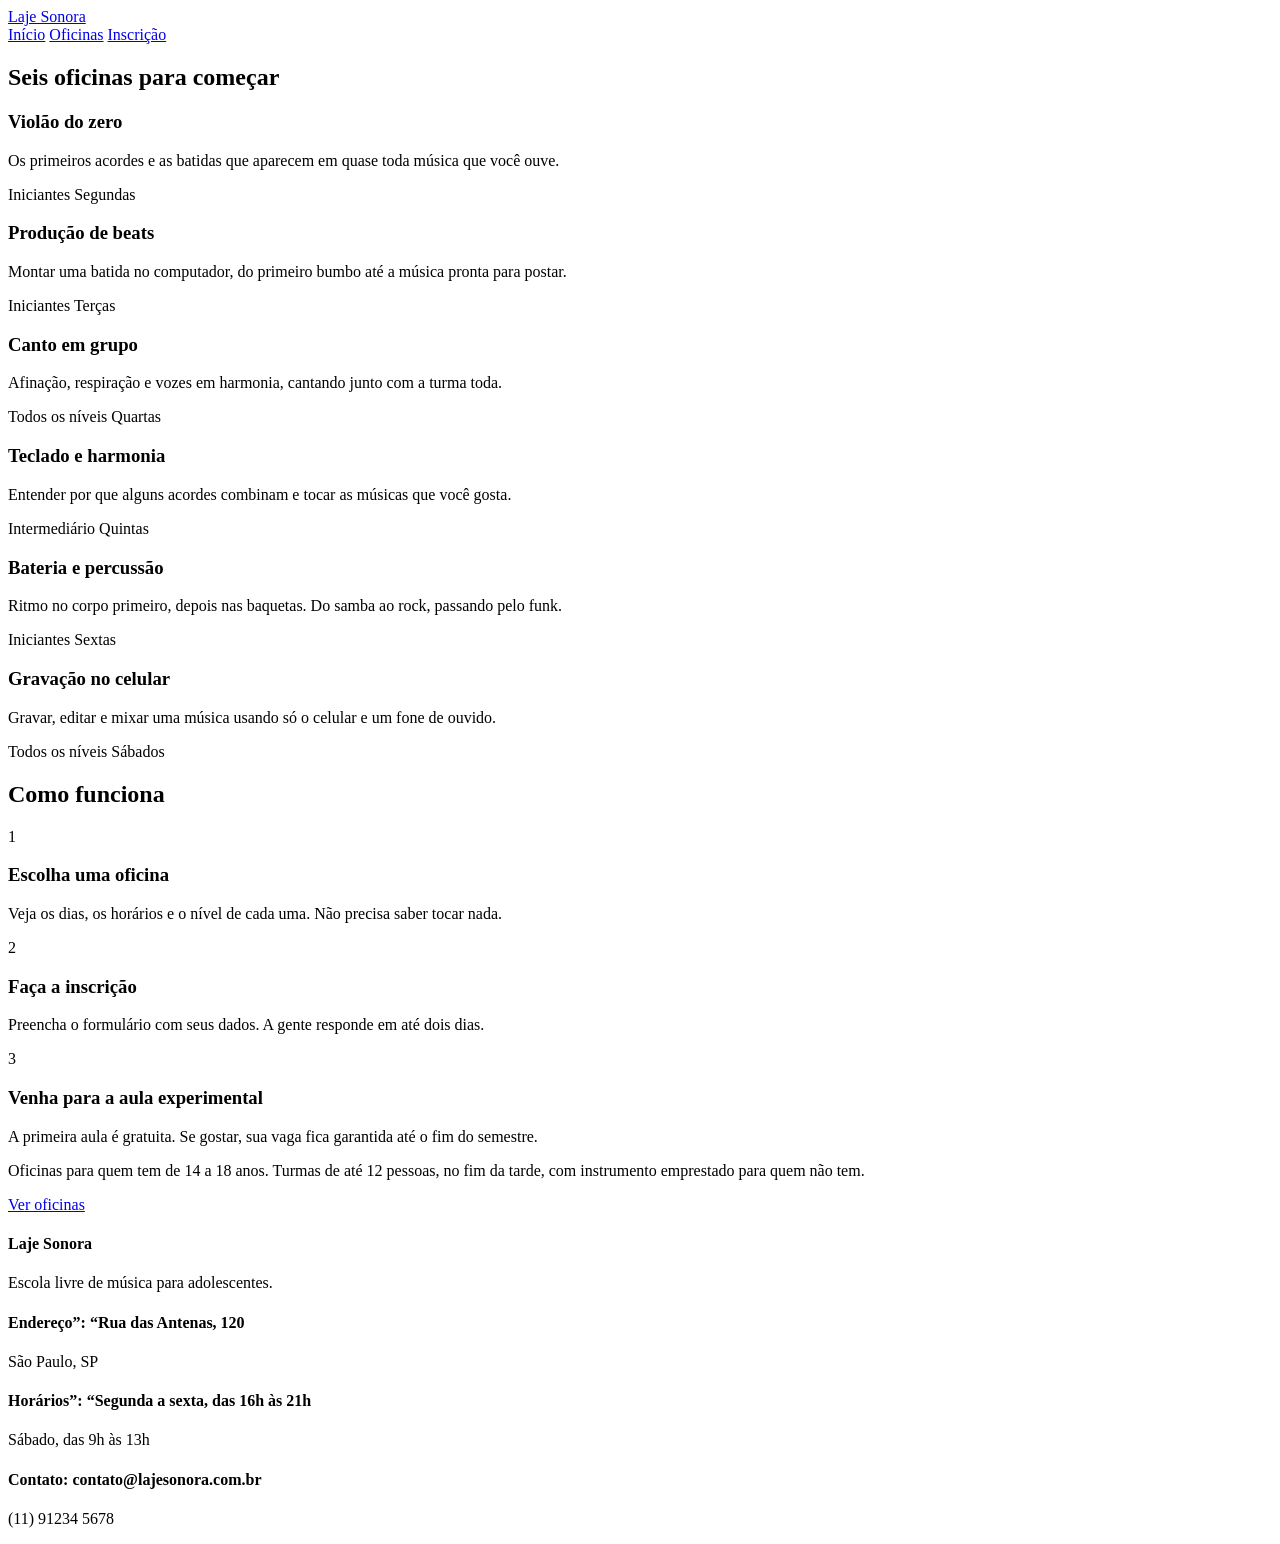
==== index.html @ 17b5aae2 "Initial commit" ====
<!DOCTYPE html>
<html lang="pt-br">
<head>
    <meta charset="UTF-8">
    <meta name="viewport" content="width=device-width, initial-scale=1.0">
    <link rel="stylesheet" href="index.css">
    <link rel="preconnect" href="https://fonts.googleapis.com">
    <link rel="preconnect" href="https://fonts.gstatic.com" crossorigin>
    <link href="https://fonts.googleapis.com/css2?family=Archivo:ital,wght@0,100..900;1,100..900&family=Big+Shoulders:opsz,wght@10..72,100..900&display=swap" rel="stylesheet">
    <title>Laje Sonora | Início</title>
</head>
<body>
    <header>
        <a href="./index.html" class="logo">Laje Sonora</a>

        <nav class="menu">
            <a href="./index.html" class="atual">Início</a>
            <a href="./oficinas.html">Oficinas</a>
            <a href="./inscricao.html">Inscrição</a>
        </nav>
    </header>

    <main>
        <section class="conteudo cartazes"></section>

        <section class="conteudo secao">
            <h2 class="titulo-secao">Seis oficinas para começar</h2>

            <div class="cards">
                <article class="card">
                    <div class="foto foto-azul"></div>
                    <div class="card-texto">
                        <h3>Violão do zero</h3>

                        <p>Os primeiros acordes e as batidas que aparecem em quase toda música que você ouve.</p>

                        <div class="card-info">
                            <span>Iniciantes</span>
                            <span>Segundas</span>
                        </div>
                    </div>
                </article>

                <article class="card">
                    <div class="foto foto-amarela"></div>
                    <div class="card-texto">
                        <h3>Produção de beats</h3>

                        <p>Montar uma batida no computador, do primeiro bumbo até a música pronta para postar.</p>

                        <div class="card-info">
                            <span>Iniciantes</span>
                            <span>Terças</span>
                        </div>
                    </div>
                </article>

                <article class="card">
                    <div class="foto foto-tinta"></div>
                    <div class="card-texto">
                        <h3>Canto em grupo</h3>

                        <p>Afinação, respiração e vozes em harmonia, cantando junto com a turma toda.</p>

                        <div class="card-info">
                            <span>Todos os níveis</span>
                            <span>Quartas</span>
                        </div>
                    </div>
                </article>

                <article class="card">
                    <div class="foto"></div>
                    <div class="card-texto">
                        <h3>Teclado e harmonia</h3>

                        <p>Entender por que alguns acordes combinam e tocar as músicas que você gosta.</p>

                        <div class="card-info">
                            <span>Intermediário</span>
                            <span>Quintas</span>
                        </div>
                    </div>
                </article>

                <article class="card">
                    <div class="foto foto-azul"></div>
                    <div class="card-texto">
                        <h3>Bateria e percussão</h3>

                        <p>Ritmo no corpo primeiro, depois nas baquetas. Do samba ao rock, passando pelo funk.</p>

                        <div class="card-info">
                            <span>Iniciantes</span>
                            <span>Sextas</span>
                        </div>
                    </div>
                </article>

                <article class="card">
                    <div class="foto foto-amarela"></div>
                    <div class="card-texto">
                        <h3>Gravação no celular</h3>

                        <p>Gravar, editar e mixar uma música usando só o celular e um fone de ouvido.</p>

                        <div class="card-info">
                            <span>Todos os níveis</span>
                            <span>Sábados</span>
                        </div>
                    </div>
                </article>
                

            </div>
        </section>

        <section class="conteudo secao">
            <h2 class="titulo-secao">
                Como funciona
            </h2>

            <div class="passos">
                <p class="passo-numero">1</p>
                <h3>Escolha uma oficina</h3>
                <p>Veja os dias, os horários e o nível de cada uma. Não precisa saber tocar nada.</p>

                <p class="passo-numero">2</p>
                <h3>Faça a inscrição</h3>
                <p>Preencha o formulário com seus dados. A gente responde em até dois dias.</p>

                <p class="passo-numero">3</p>
                <h3>Venha para a aula experimental</h3>
                <p>A primeira aula é gratuita. Se gostar, sua vaga fica garantida até o fim do semestre.</p>
            </div>
        </section>

        <div class="cartaz cartaz-principal">
        </div>

        <div class="cartaz cartaz-lateral">
            <p>Oficinas para quem tem de 14 a 18 anos. Turmas de até 12 pessoas, no fim da tarde, com instrumento emprestado para quem não tem.</p>

            <a href="./oficinas.html" class="botao">Ver oficinas</a>
        </div>
    </main>

    <footer class="rodape">
        <div class="conteudo rodape-colunas">
            <div class="rodape-coluna">
                <h4>Laje Sonora</h4>
                <p>Escola livre de música para adolescentes.<br></p>

                <h4>Endereço”: “Rua das Antenas, 120</h4>
                <p>São Paulo, SP<br></p>

                <h4>Horários”: “Segunda a sexta, das 16h às 21h</h4>
                <p>Sábado, das 9h às 13h<br></p>

                <h4>Contato: contato@lajesonora.com.br</h4>
                <p>(11) 91234 5678<br></p>
            </div>
        </div>
    </footer>
</body>
</html>
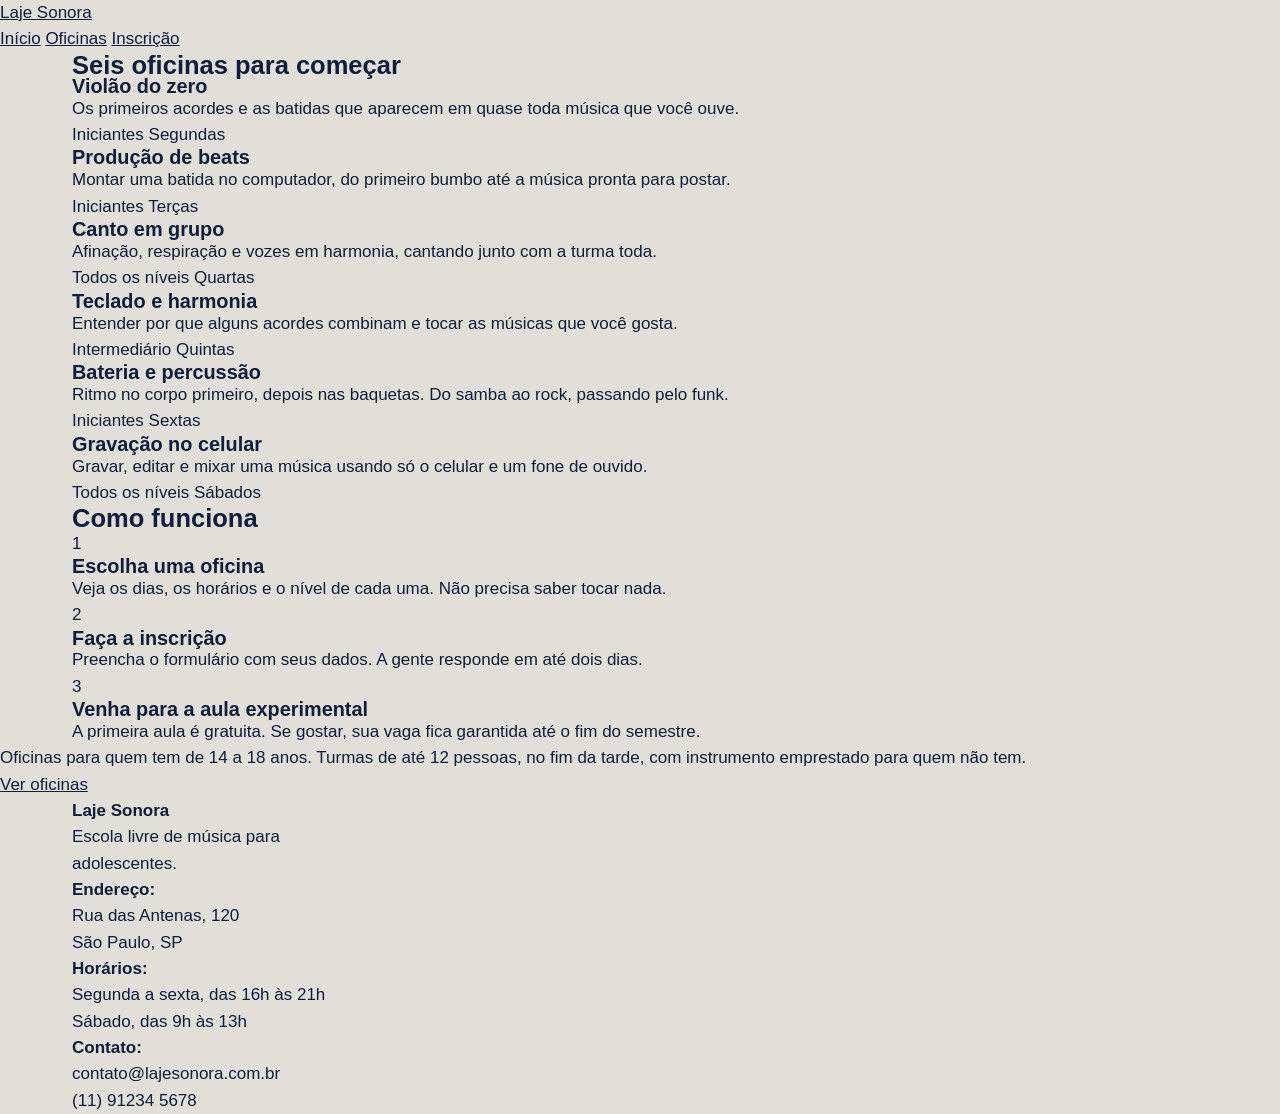
==== commit f4ee1276: "CSS geral: reset, variáveis e fontes" ====
--- a/index.html
+++ b/index.html
@@ -149,16 +149,16 @@
         <div class="conteudo rodape-colunas">
             <div class="rodape-coluna">
                 <h4>Laje Sonora</h4>
-                <p>Escola livre de música para adolescentes.<br></p>
+                <p>Escola livre de música para <br> adolescentes.<br></p>
 
-                <h4>Endereço”: “Rua das Antenas, 120</h4>
-                <p>São Paulo, SP<br></p>
+                <h4>Endereço:</h4>
+                <p>Rua das Antenas, 120 <br> São Paulo, SP</p>
 
-                <h4>Horários”: “Segunda a sexta, das 16h às 21h</h4>
-                <p>Sábado, das 9h às 13h<br></p>
+                <h4>Horários:</h4>
+                <p>Segunda a sexta, das 16h às 21h <br> Sábado, das 9h às 13h</p>
 
-                <h4>Contato: contato@lajesonora.com.br</h4>
-                <p>(11) 91234 5678<br></p>
+                <h4>Contato: </h4>
+                <p>contato@lajesonora.com.br <br> (11) 91234 5678</p>
             </div>
         </div>
     </footer>
--- a/index.css
+++ b/index.css
@@ -0,0 +1,41 @@
+* {
+    margin: 0;
+    padding: 0;
+    box-sizing: border-box;
+  }
+
+  :root {
+    --concreto: #E2DFD8;
+    --concreto-escuro: #CBC7BE;
+    --tinta: #0F1E3D;
+    --caixa-dagua: #1F5FBF;
+    --fita: #F3C623;
+    --branco: #FFFFFF;
+
+    --fonte-cartaz: "Big Shoulders", "Arial Narrow", sans-serif;
+    --fonte-texto: "Archivo", Arial, sans-serif;
+  }
+
+  body {
+    background-color: var(--concreto);
+    color: var(--tinta);
+    font-family: var(--fonte-texto);
+    font-size: 17px;
+    line-height: 1.55;
+}
+
+a {
+    color: inherit;
+}
+
+h1, h2, h3 {
+    font-family: var(--fonte-cartaz);
+    font-weight: 900;
+    line-height: 0.95;
+}
+
+.conteudo {
+    max-width: 1200px;
+    margin-inline: auto;
+    padding-inline: 32px;
+}
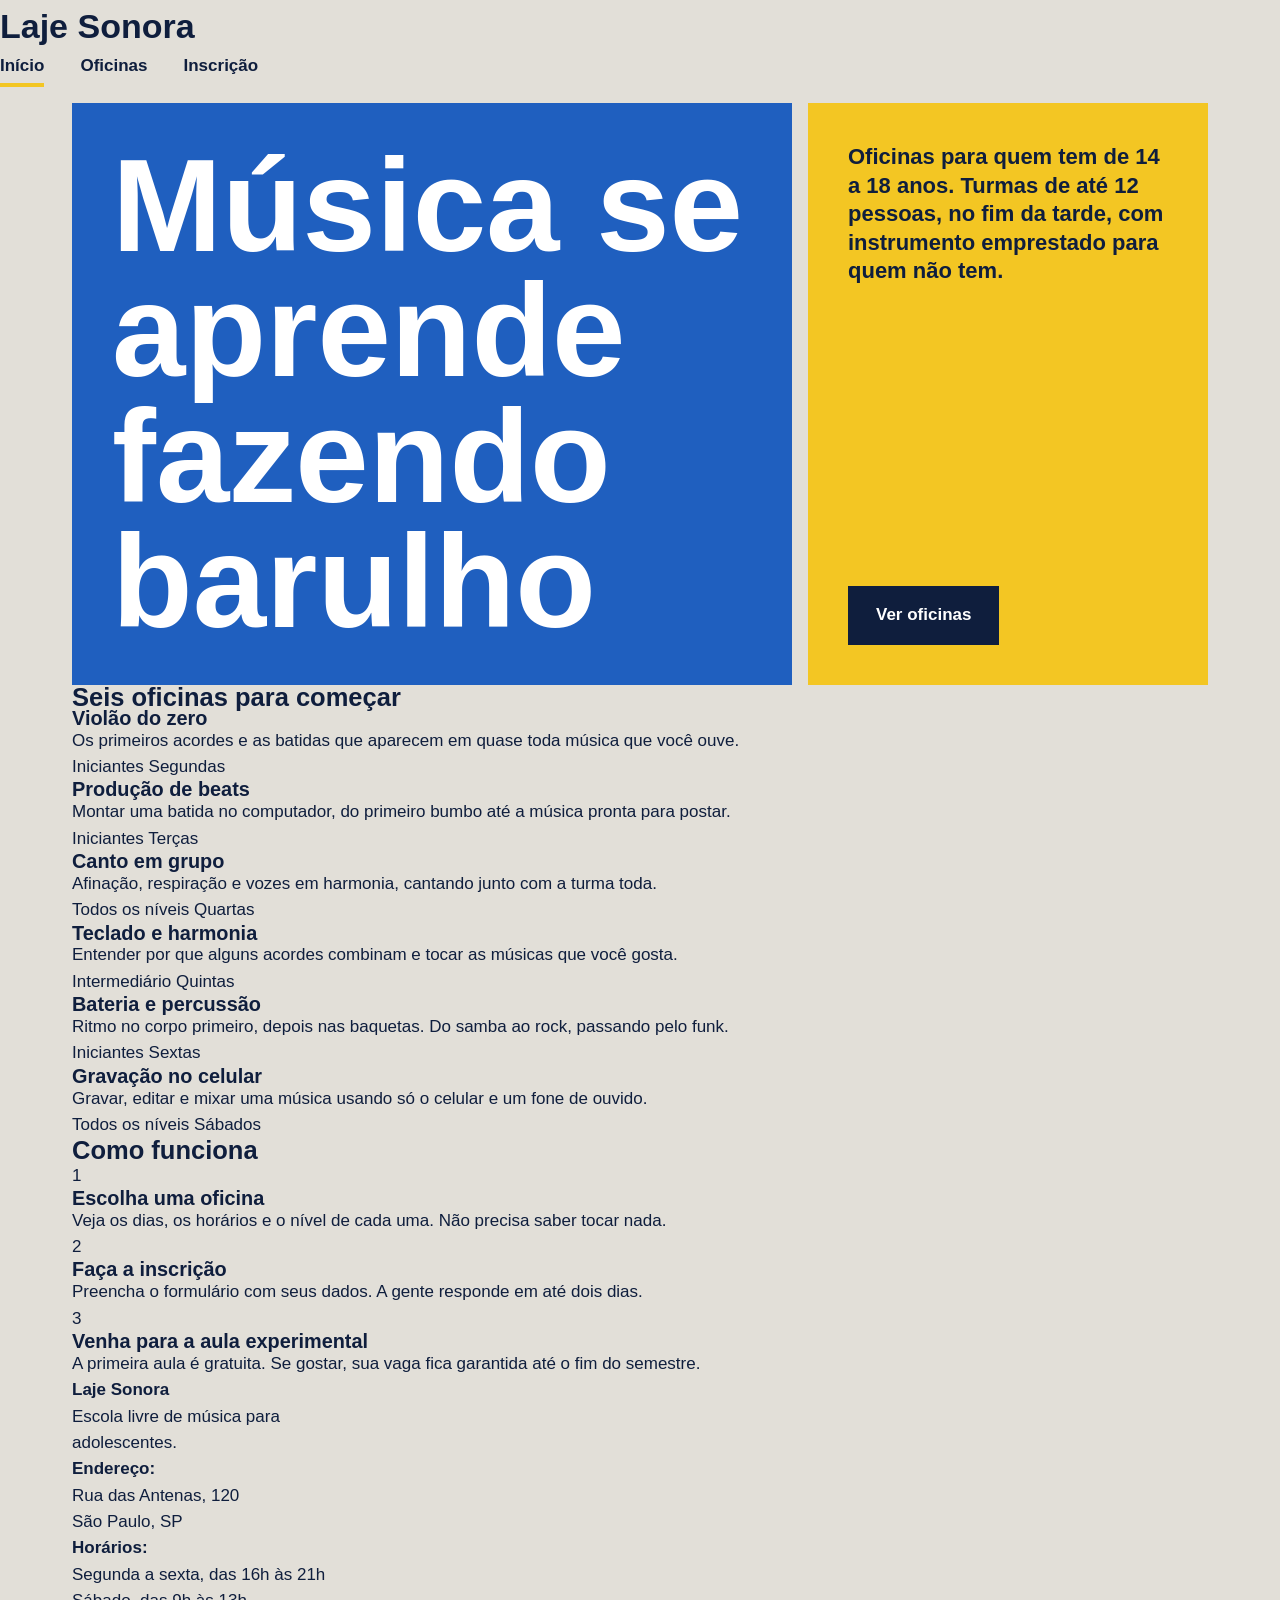
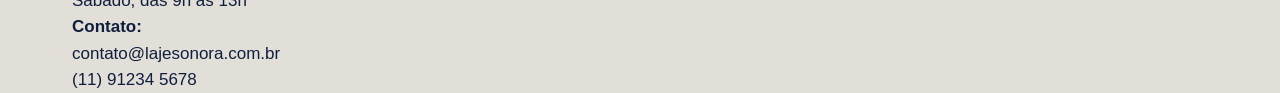
==== commit e2eebabd: "Cartazes do topo" ====
--- a/index.html
+++ b/index.html
@@ -21,7 +21,19 @@
     </header>
 
     <main>
-        <section class="conteudo cartazes"></section>
+        <section class="conteudo cartazes">
+
+            <div class="cartaz cartaz-principal">
+                <h1>Música se aprende fazendo barulho</h1>
+            </div>
+
+            <div class="cartaz cartaz-lateral">
+                <p>Oficinas para quem tem de 14 a 18 anos. Turmas de até 12 pessoas, no fim da tarde, com instrumento emprestado para quem não tem.</p>
+    
+                <a href="./oficinas.html" class="botao">Ver oficinas</a>
+            </div>
+
+        </section>
 
         <section class="conteudo secao">
             <h2 class="titulo-secao">Seis oficinas para começar</h2>
@@ -135,14 +147,6 @@
             </div>
         </section>
 
-        <div class="cartaz cartaz-principal">
-        </div>
-
-        <div class="cartaz cartaz-lateral">
-            <p>Oficinas para quem tem de 14 a 18 anos. Turmas de até 12 pessoas, no fim da tarde, com instrumento emprestado para quem não tem.</p>
-
-            <a href="./oficinas.html" class="botao">Ver oficinas</a>
-        </div>
     </main>
 
     <footer class="rodape">
--- a/index.css
+++ b/index.css
@@ -38,4 +38,91 @@
     max-width: 1200px;
     margin-inline: auto;
     padding-inline: 32px;
-}+}
+
+.topo {
+    padding-block: 28px;
+    display: flex;
+    justify-content: space-between;
+    align-items: center;
+}
+
+.logo {
+    font-family: var(--fonte-cartaz);
+    font-size: 34px;
+    font-weight: 900;
+    text-decoration: none;
+}
+
+.menu {
+    display: flex;
+    gap: 36px;
+}
+
+.menu a {
+    font-weight: 600;
+    text-decoration: none;
+    padding-bottom: 4px;
+    border-bottom: 4px solid transparent;
+}
+
+.menu a:hover {
+    border-bottom-color: var(--tinta);
+}
+
+.menu a.atual {
+    border-bottom-color: var(--fita);
+}
+
+.cartazes {
+    margin-top: 16px;
+    display: flex;
+    gap: 16px;
+  }
+  
+  .cartaz {
+    padding: 40px;
+  }
+  
+  .cartaz-principal {
+    background-color: var(--caixa-dagua);
+    color: var(--branco);
+    flex: 2;
+  }
+  
+  .cartaz-principal h1 {
+    font-size: 132px;
+    max-width: 9ch;
+  }
+  
+  .cartaz-lateral {
+    background-color: var(--fita);
+    flex: 1;
+    display: flex;
+    flex-direction: column;
+    justify-content: space-between;
+    gap: 32px;
+    align-items: flex-start;
+  }
+  
+  .cartaz-lateral p {
+    font-size: 22px;
+    font-weight: 600;
+    line-height: 1.3;
+  }
+  
+  .botao {
+    background-color: var(--tinta);
+    color: var(--branco);
+    font-weight: 700;
+    text-decoration: none;
+    padding: 16px 28px;
+    border: none;
+    font-family: var(--fonte-texto);
+    font-size: 17px;
+    cursor: pointer;
+  }
+  
+  .botao:hover {
+    background-color: var(--caixa-dagua);
+  }
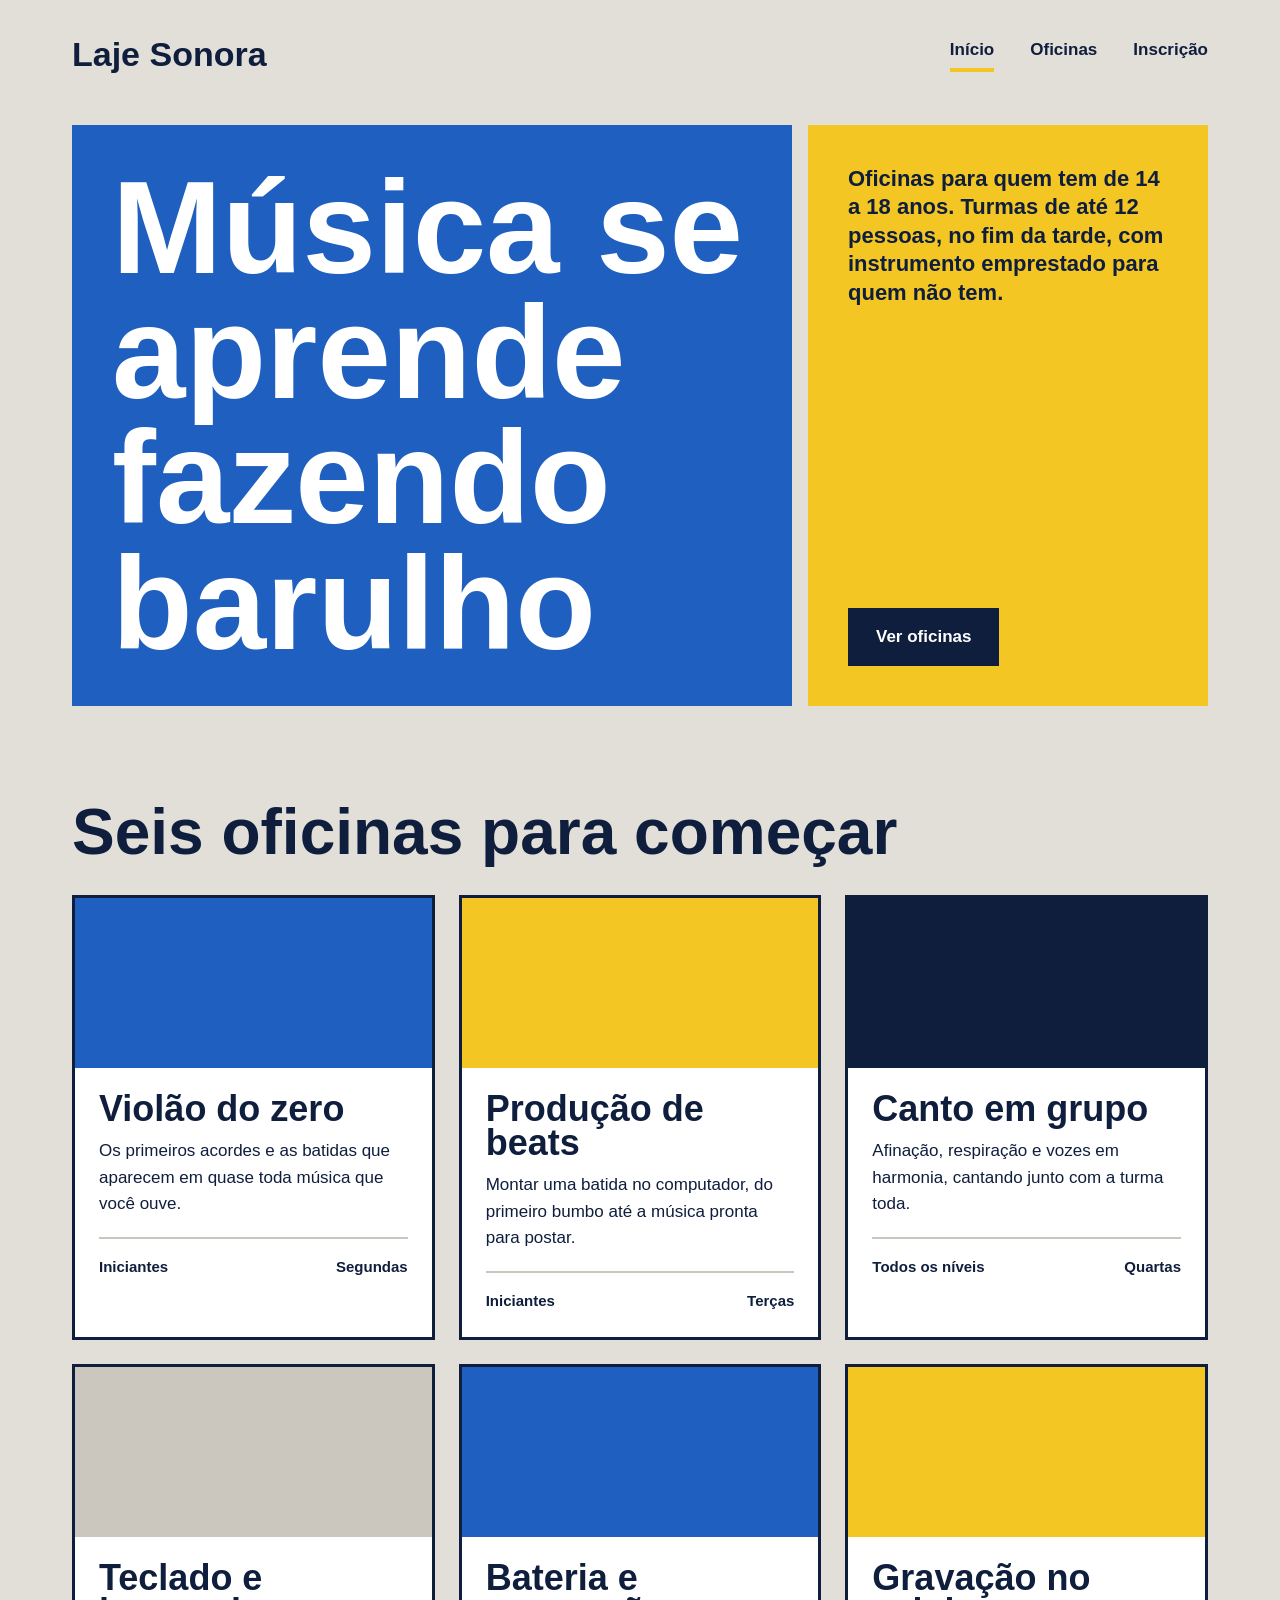
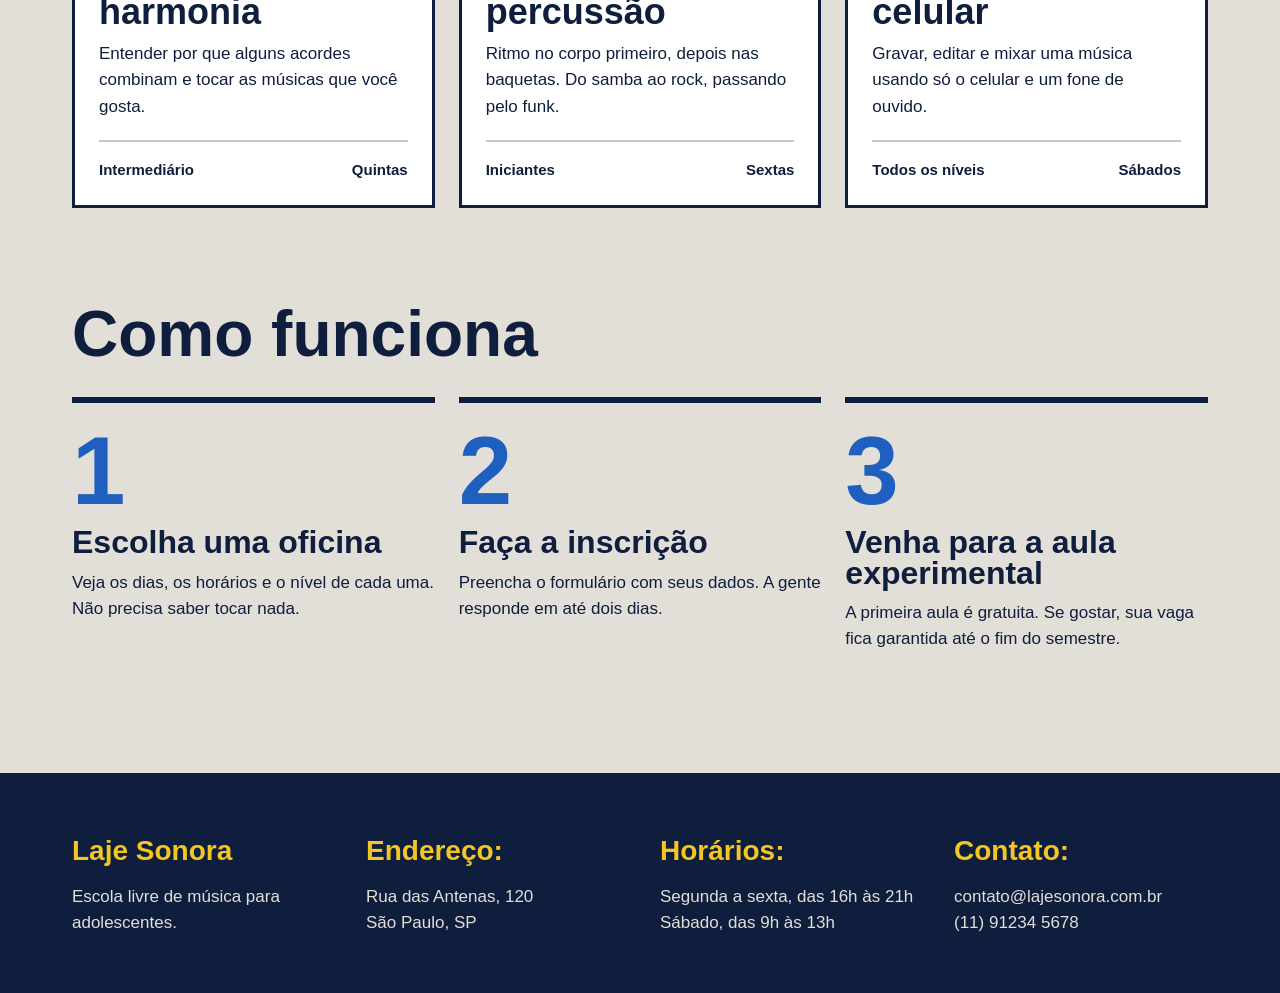
==== commit c5baec45: "Página inicial pronta" ====
--- a/index.html
+++ b/index.html
@@ -10,9 +10,9 @@
     <title>Laje Sonora | Início</title>
 </head>
 <body>
-    <header>
+    <header class="topo conteudo">
         <a href="./index.html" class="logo">Laje Sonora</a>
-
+    
         <nav class="menu">
             <a href="./index.html" class="atual">Início</a>
             <a href="./oficinas.html">Oficinas</a>
@@ -131,19 +131,25 @@
             <h2 class="titulo-secao">
                 Como funciona
             </h2>
-
+        
             <div class="passos">
-                <p class="passo-numero">1</p>
-                <h3>Escolha uma oficina</h3>
-                <p>Veja os dias, os horários e o nível de cada uma. Não precisa saber tocar nada.</p>
-
-                <p class="passo-numero">2</p>
-                <h3>Faça a inscrição</h3>
-                <p>Preencha o formulário com seus dados. A gente responde em até dois dias.</p>
-
-                <p class="passo-numero">3</p>
-                <h3>Venha para a aula experimental</h3>
-                <p>A primeira aula é gratuita. Se gostar, sua vaga fica garantida até o fim do semestre.</p>
+                <div class="passo">
+                    <p class="passo-numero">1</p>
+                    <h3>Escolha uma oficina</h3>
+                    <p>Veja os dias, os horários e o nível de cada uma. Não precisa saber tocar nada.</p>
+                </div>
+        
+                <div class="passo">
+                    <p class="passo-numero">2</p>
+                    <h3>Faça a inscrição</h3>
+                    <p>Preencha o formulário com seus dados. A gente responde em até dois dias.</p>
+                </div>
+        
+                <div class="passo">
+                    <p class="passo-numero">3</p>
+                    <h3>Venha para a aula experimental</h3>
+                    <p>A primeira aula é gratuita. Se gostar, sua vaga fica garantida até o fim do semestre.</p>
+                </div>
             </div>
         </section>
 
@@ -153,15 +159,21 @@
         <div class="conteudo rodape-colunas">
             <div class="rodape-coluna">
                 <h4>Laje Sonora</h4>
-                <p>Escola livre de música para <br> adolescentes.<br></p>
-
+                <p>Escola livre de música para <br> adolescentes.</p>
+            </div>
+    
+            <div class="rodape-coluna">
                 <h4>Endereço:</h4>
                 <p>Rua das Antenas, 120 <br> São Paulo, SP</p>
-
+            </div>
+    
+            <div class="rodape-coluna">
                 <h4>Horários:</h4>
                 <p>Segunda a sexta, das 16h às 21h <br> Sábado, das 9h às 13h</p>
-
-                <h4>Contato: </h4>
+            </div>
+    
+            <div class="rodape-coluna">
+                <h4>Contato:</h4>
                 <p>contato@lajesonora.com.br <br> (11) 91234 5678</p>
             </div>
         </div>
--- a/index.css
+++ b/index.css
@@ -41,10 +41,10 @@
 }
 
 .topo {
-    padding-block: 28px;
-    display: flex;
-    justify-content: space-between;
-    align-items: center;
+  padding-block: 28px;
+  display: flex;
+  justify-content: space-between; 
+  align-items: center;
 }
 
 .logo {
@@ -125,4 +125,111 @@
   
   .botao:hover {
     background-color: var(--caixa-dagua);
+  }
+
+  .secao {
+    margin-top: 96px;
+  }
+  
+  .titulo-secao {
+    font-size: 64px;
+    margin-bottom: 32px;
+  }
+  
+  .cards {
+    display: flex;
+    flex-wrap: wrap;
+    gap: 24px;
+  }
+
+  .card {
+    background-color: var(--branco);
+    border: 3px solid var(--tinta);
+    flex: 1 1 340px;
+  }
+
+  .card .foto {
+    height: 170px;
+  }
+  
+  .foto {
+    background-color: var(--concreto-escuro);
+  }
+  
+  .foto-azul {
+    background-color: var(--caixa-dagua);
+  }
+  
+  .foto-amarela {
+    background-color: var(--fita);
+  }
+  
+  .foto-tinta {
+    background-color: var(--tinta);
+  }
+
+  .card-texto {
+    padding: 24px;
+  }
+  
+  .card h3 {
+    font-size: 36px;
+    margin-bottom: 12px;
+  }
+  
+  .card-info {
+    margin-top: 20px;
+    padding-top: 16px;
+    border-top: 2px solid var(--concreto-escuro);
+    font-weight: 600;
+    font-size: 15px;
+    display: flex;
+    justify-content: space-between;
+  }
+
+  .passos {
+    display: flex;
+    gap: 24px;
+  }
+  
+  .passo {
+    border-top: 6px solid var(--tinta);
+    padding-top: 20px;
+    flex: 1;
+  }
+  
+  .passo-numero {
+    font-family: var(--fonte-cartaz);
+    font-size: 96px;
+    font-weight: 900;
+    line-height: 1;
+    color: var(--caixa-dagua);
+  }
+  
+  .passo h3 {
+    font-size: 32px;
+    margin-block: 8px 12px;
+  }
+
+  .rodape {
+    margin-top: 120px;
+    background-color: var(--tinta);
+    color: var(--concreto);
+    padding-block: 56px;
+  }
+  
+  .rodape-colunas {
+    display: flex;
+    gap: 40px;
+  }
+  
+  .rodape-coluna {
+    flex: 1;
+  }
+  
+  .rodape h4 {
+    font-family: var(--fonte-cartaz);
+    font-size: 28px;
+    color: var(--fita);
+    margin-bottom: 12px;
   }
